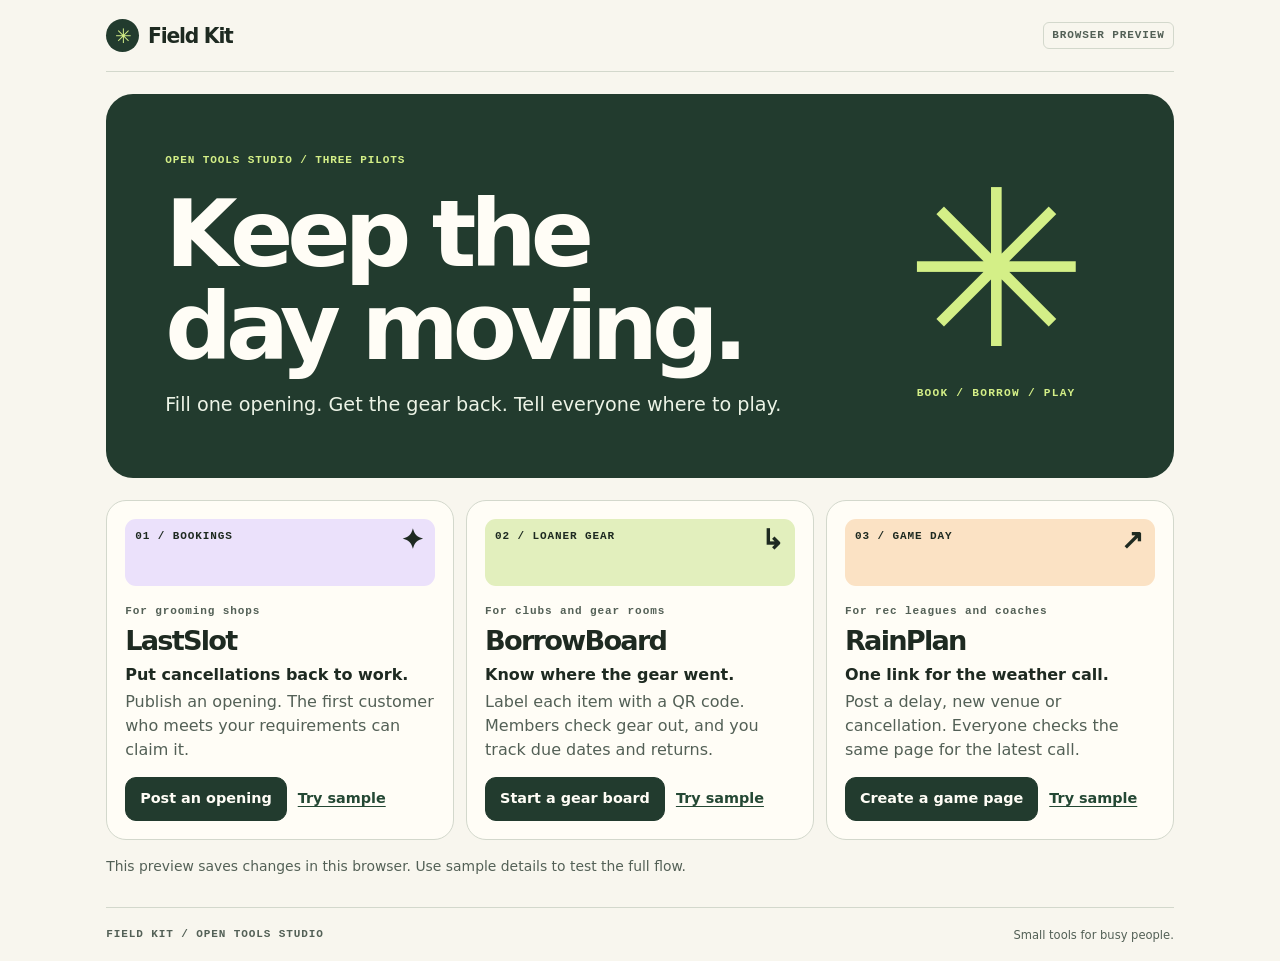
==== field-kit/index.html @ ec23666c "Publish Field Kit index.html" ====
<!doctype html>
<html lang="en"><head><meta charset="utf-8"><meta name="viewport" content="width=device-width,initial-scale=1"><meta name="theme-color" content="#f8f6ee"><meta name="referrer" content="no-referrer"><meta name="field-kit-mode" content="preview"><title>Field Kit | Open Tools Studio</title><link rel="stylesheet" href="studio.css"><script defer src="domain.js"></script><script defer src="qr.js"></script><script defer src="app.js"></script></head>
<body><div class="wrap"><header><a class="logo" href="./"><i aria-hidden="true">✳</i> Field Kit</a><span id="mode"></span></header><main id="app"><p>Loading Field Kit…</p></main><footer><span>FIELD KIT / OPEN TOOLS STUDIO</span><span>Small tools for busy people.</span></footer></div><noscript>Turn on JavaScript to use Field Kit.</noscript></body></html>
---- field-kit/studio.css ----
:root{color-scheme:light;--paper:#f8f6ee;--ink:#1e2a21;--muted:#536056;--line:#d3d8cc;--dark:#223b2e;--white:#fffdf6;--lime:#d4ef87;--soft:#e9ede0;font-family:system-ui,-apple-system,"Segoe UI",sans-serif;font-size:16px;color:var(--ink);background:var(--paper)}
*{box-sizing:border-box}
[hidden]{display:none!important}
body{margin:0}
.wrap{max-width:1170px;margin:auto;padding:0 clamp(15px,4vw,54px)}
header,footer{display:flex;justify-content:space-between;align-items:center;gap:12px;padding:19px 0;border-bottom:1px solid var(--line)}
footer{border:0;border-top:1px solid var(--line);font-size:.72rem;color:var(--muted);margin-top:30px}
footer span:first-child,#mode,.eyebrow,.product-top{font:700 .69rem/1.4 ui-monospace,"SFMono-Regular",Consolas,monospace;letter-spacing:.08em}
.logo{display:inline-flex;align-items:center;gap:.55rem;font-size:1.27rem;letter-spacing:-.06em;font-weight:850;text-decoration:none;color:var(--ink)}
.logo i{font-style:normal;background:var(--dark);color:var(--lime);display:grid;place-items:center;border-radius:50%;width:33px;height:33px;font-size:20px}
#mode{color:var(--muted);border:1px solid var(--line);padding:5px 8px;border-radius:6px;white-space:nowrap}
main{min-height:57vh}
h1,h2,h3,p{margin:0}
h1,h2,h3{overflow-wrap:anywhere}
h1,h2{letter-spacing:-.065em}
h1{font-size:clamp(2.45rem,7.3vw,6.6rem);line-height:.99;font-weight:850}
h2{font-size:1.7rem;line-height:1.12}
h3{font-size:1.05rem}
a{color:inherit}
:focus-visible{outline:3px solid #365ec0;outline-offset:3px}
.hero{margin:22px 0;min-height:340px;display:flex;justify-content:space-between;align-items:flex-end;gap:24px;padding:clamp(22px,5vw,59px);border-radius:27px;background:var(--dark);color:var(--white);overflow:hidden}
.hero h1{max-width:9ch;margin:20px 0 18px}
.hero .eyebrow{color:var(--lime);margin:0}
.intro{font-size:clamp(1rem,2vw,1.2rem);line-height:1.45;margin-top:10px}
.hero .intro{color:#ecf3e6}
.hero-mark{flex:0 0 auto;text-align:center;align-self:center;color:var(--lime);min-width:25%;padding:0 5px}
.hero-mark span{display:block;font-size:clamp(90px,17vw,227px);line-height:.91;font-family:Georgia,serif}
.hero-mark div{font:720 .7rem ui-monospace,monospace;letter-spacing:.11em;margin-top:15px}
.cards{display:grid;grid-template-columns:repeat(3,1fr);gap:12px}
.product{display:flex;flex-direction:column;padding:18px;border:1px solid var(--line);border-radius:20px;min-width:0;background:var(--white)}
.product-top{min-height:67px;display:flex;align-items:flex-start;justify-content:space-between;color:var(--ink);background:var(--accent);padding:10px;border-radius:11px;margin-bottom:18px}
.product-top i{font-size:27px;font-style:normal;line-height:1}
.slot{--accent:#ebe1fb}.borrow{--accent:#e2efbd}.rain{--accent:#fbe2c4}
.eyebrow{margin-bottom:6px;color:var(--muted)}
.card-head{font-weight:700;line-height:1.3;margin:9px 0 4px}
.muted,.demo-note{color:var(--muted);line-height:1.5}
.product .muted{margin:0 0 15px;flex:1}
.demo-note{margin:16px 0;font-size:.87rem}
.actions{display:flex;flex-wrap:wrap;gap:10px;align-items:center}
.button,.subtle,.back{display:inline-flex;align-items:center;justify-content:center;min-height:44px;text-decoration:none;font-weight:710;font-size:.9rem;line-height:1.22;text-align:center;max-width:100%}
.button{border:1px solid var(--dark);background:var(--dark);color:var(--white);border-radius:11px;padding:10px 14px;cursor:pointer;transition:background .16s,box-shadow .16s}
.button:hover{background:#355742;box-shadow:0 3px 8px #1e2a2124}
.button.quiet{background:var(--white);color:var(--ink);border-color:#b6c2b3}
.button.quiet:hover{background:var(--soft)}
.button:disabled{opacity:.58;cursor:wait}
.subtle,.back{color:#244834;text-decoration:underline;text-underline-offset:3px;padding:2px 1px;text-align:left}
.board-top{margin:23px 0 14px;border:1px solid var(--line);border-radius:24px;background:var(--accent);padding:13px clamp(16px,4vw,42px) 27px}
.board-top h1{font-size:clamp(2rem,5vw,4rem);max-width:24ch}
.board-top .back{margin-bottom:9px}
.board-top .intro{margin-top:9px}
.boards{display:grid;grid-template-columns:repeat(2,minmax(0,1fr));gap:14px;align-items:start}
.panel{min-width:0;background:var(--white);border:1px solid var(--line);border-radius:17px;padding:clamp(13px,3vw,24px);overflow-wrap:anywhere}
.panel h2{margin-bottom:12px}
.panel p:not(.notice){line-height:1.43;margin-bottom:10px}
.public-bar{display:flex;align-items:center;gap:12px;flex-wrap:wrap;grid-column:1/-1}
.public-bar .eyebrow{margin:0 auto 0 0}
.form{display:grid;gap:10px;justify-items:start;max-width:680px}
.form h2{margin:0 0 5px}
.input{display:grid;gap:5px;font-size:.9rem;font-weight:680;width:100%;min-width:0}
.input input,.input select,.copy-fallback{min-height:45px;max-width:100%;min-width:0;width:100%;padding:9px;border:1px solid #aab7a5;border-radius:9px;background:#fff;color:var(--ink);font:400 1rem/1.2 system-ui,sans-serif}
.check{display:flex;align-items:center;gap:9px;padding:4px 0;font-size:.9rem}
.check input{flex-shrink:0;width:21px;height:21px;accent-color:var(--dark)}
.notice{font-size:.86rem;font-weight:620;color:#8b291e}
.notice:empty,.small:empty{display:none}
dl{margin:8px 0 0}
.fact{display:grid;grid-template-columns:minmax(90px,31%) 1fr;gap:7px;border-top:1px solid var(--line);padding:8px 0}
.fact dt{color:var(--muted);font-size:.85rem}
.fact dd{margin:0}
.badge{display:inline-flex;align-items:center;min-height:25px;border-radius:100px;padding:3px 9px;background:#eee9de;color:#443827;font-size:.77rem;font-weight:730}
.badge.available,.badge.on{background:#e2efbd;color:#294b28}
.badge.moved,.badge.delayed{background:#ffe1a4;color:#614000}
.badge.cancelled,.badge.expired{background:#f9dbd4;color:#772924}
.item{border-top:1px solid var(--line);padding:13px 0}
.item:last-child{padding-bottom:0}
.item-title{display:flex;justify-content:space-between;align-items:center;gap:9px;margin-bottom:6px}
.inline-control{display:inline-flex;gap:5px;flex-wrap:wrap;align-items:center;min-width:0}
.small{font-size:.82rem;color:var(--muted)}
.qr{margin-top:10px}
.qr summary{padding:6px 0;font-size:.9rem;font-weight:700;cursor:pointer}
.qr img{display:block;width:min(100%,165px);height:auto;image-rendering:pixelated}
.history{margin:4px 0;padding-left:22px}
.history li{padding:7px 0;border-bottom:1px solid var(--line)}
.history span{color:var(--muted);margin-left:8px;font-size:.85rem}
@media(max-width:780px){.cards{grid-template-columns:1fr}.product-top{min-height:50px}.hero{min-height:260px}.hero h1{margin:11px 0}.hero-mark{min-width:16%}.hero-mark div{display:none}}
@media(max-width:580px){.boards{grid-template-columns:1fr}.hero{gap:10px}.hero-mark span{font-size:clamp(41px,13vw,85px)}}
@media(prefers-reduced-motion:reduce){*,*::before,*::after{transition:none!important}}
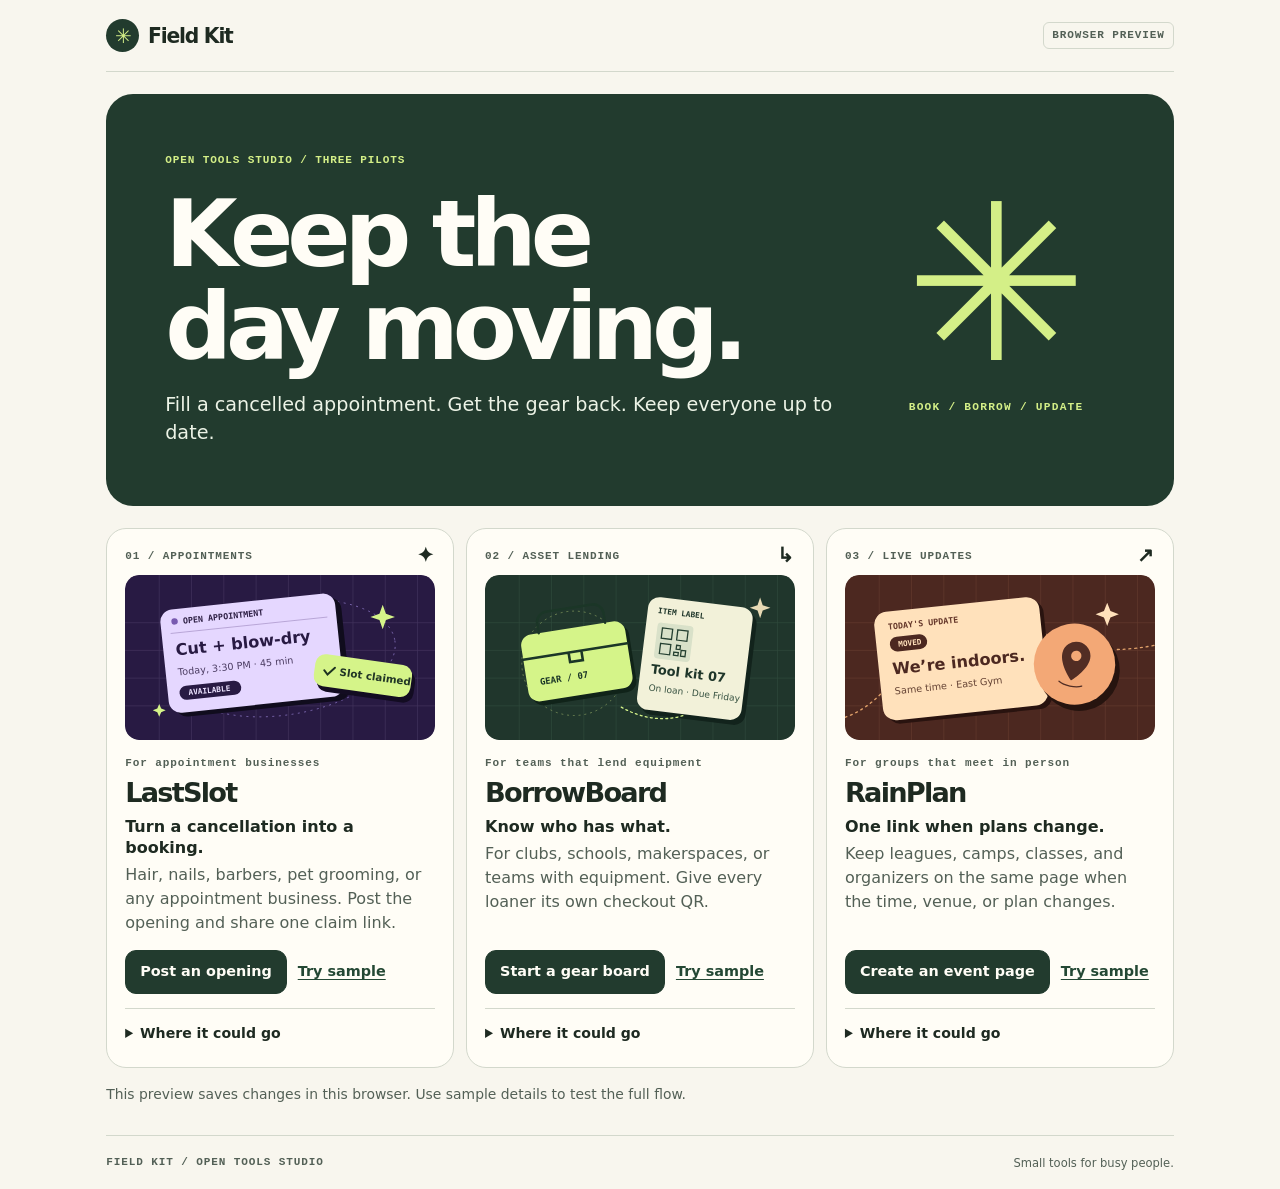
==== commit 14792ca7: "Expand Field Kit index.html" ====
--- a/field-kit/index.html
+++ b/field-kit/index.html
@@ -1,3 +1,3 @@
 <!doctype html>
-<html lang="en"><head><meta charset="utf-8"><meta name="viewport" content="width=device-width,initial-scale=1"><meta name="theme-color" content="#f8f6ee"><meta name="referrer" content="no-referrer"><meta name="field-kit-mode" content="preview"><title>Field Kit | Open Tools Studio</title><link rel="stylesheet" href="studio.css"><script defer src="domain.js"></script><script defer src="qr.js"></script><script defer src="app.js"></script></head>
+<html lang="en"><head><meta charset="utf-8"><meta name="viewport" content="width=device-width,initial-scale=1"><meta name="theme-color" content="#f8f6ee"><meta name="referrer" content="no-referrer"><meta name="field-kit-mode" content="preview"><title>Field Kit | Open Tools Studio</title><link rel="stylesheet" href="studio.css?v=2"><script defer src="domain.js?v=2"></script><script defer src="qr.js"></script><script defer src="app.js?v=2"></script></head>
 <body><div class="wrap"><header><a class="logo" href="./"><i aria-hidden="true">✳</i> Field Kit</a><span id="mode"></span></header><main id="app"><p>Loading Field Kit…</p></main><footer><span>FIELD KIT / OPEN TOOLS STUDIO</span><span>Small tools for busy people.</span></footer></div><noscript>Turn on JavaScript to use Field Kit.</noscript></body></html>
--- a/field-kit/studio.css
+++ b/field-kit/studio.css
@@ -84,3 +84,15 @@
 @media(max-width:780px){.cards{grid-template-columns:1fr}.product-top{min-height:50px}.hero{min-height:260px}.hero h1{margin:11px 0}.hero-mark{min-width:16%}.hero-mark div{display:none}}
 @media(max-width:580px){.boards{grid-template-columns:1fr}.hero{gap:10px}.hero-mark span{font-size:clamp(41px,13vw,85px)}}
 @media(prefers-reduced-motion:reduce){*,*::before,*::after{transition:none!important}}
+.product .product-top{min-height:0;background:none;margin-bottom:8px;padding:0;align-items:center;color:var(--muted)}
+.product .product-top i{font-size:20px;color:var(--ink)}
+.product-art{display:block;width:100%;height:auto;aspect-ratio:480/256;border-radius:13px;margin:0 0 16px}
+.vision{margin-top:14px;border-top:1px solid var(--line);padding-top:8px;color:var(--muted);font-size:.88rem}
+.vision summary{cursor:pointer;font-weight:720;padding:8px 0;color:var(--ink)}
+.vision p{line-height:1.45;margin:0 0 6px}
+.sample-grid{display:grid;grid-template-columns:repeat(2,minmax(0,1fr));gap:14px}
+.inventory-control{margin:12px 0 8px}
+.inventory-control .input{max-width:18rem}
+@media(max-width:580px){.sample-grid{grid-template-columns:1fr}}
+.inventory-control{display:flex;flex-wrap:wrap;gap:8px}
+.inventory-control .input{flex:1 1 140px}
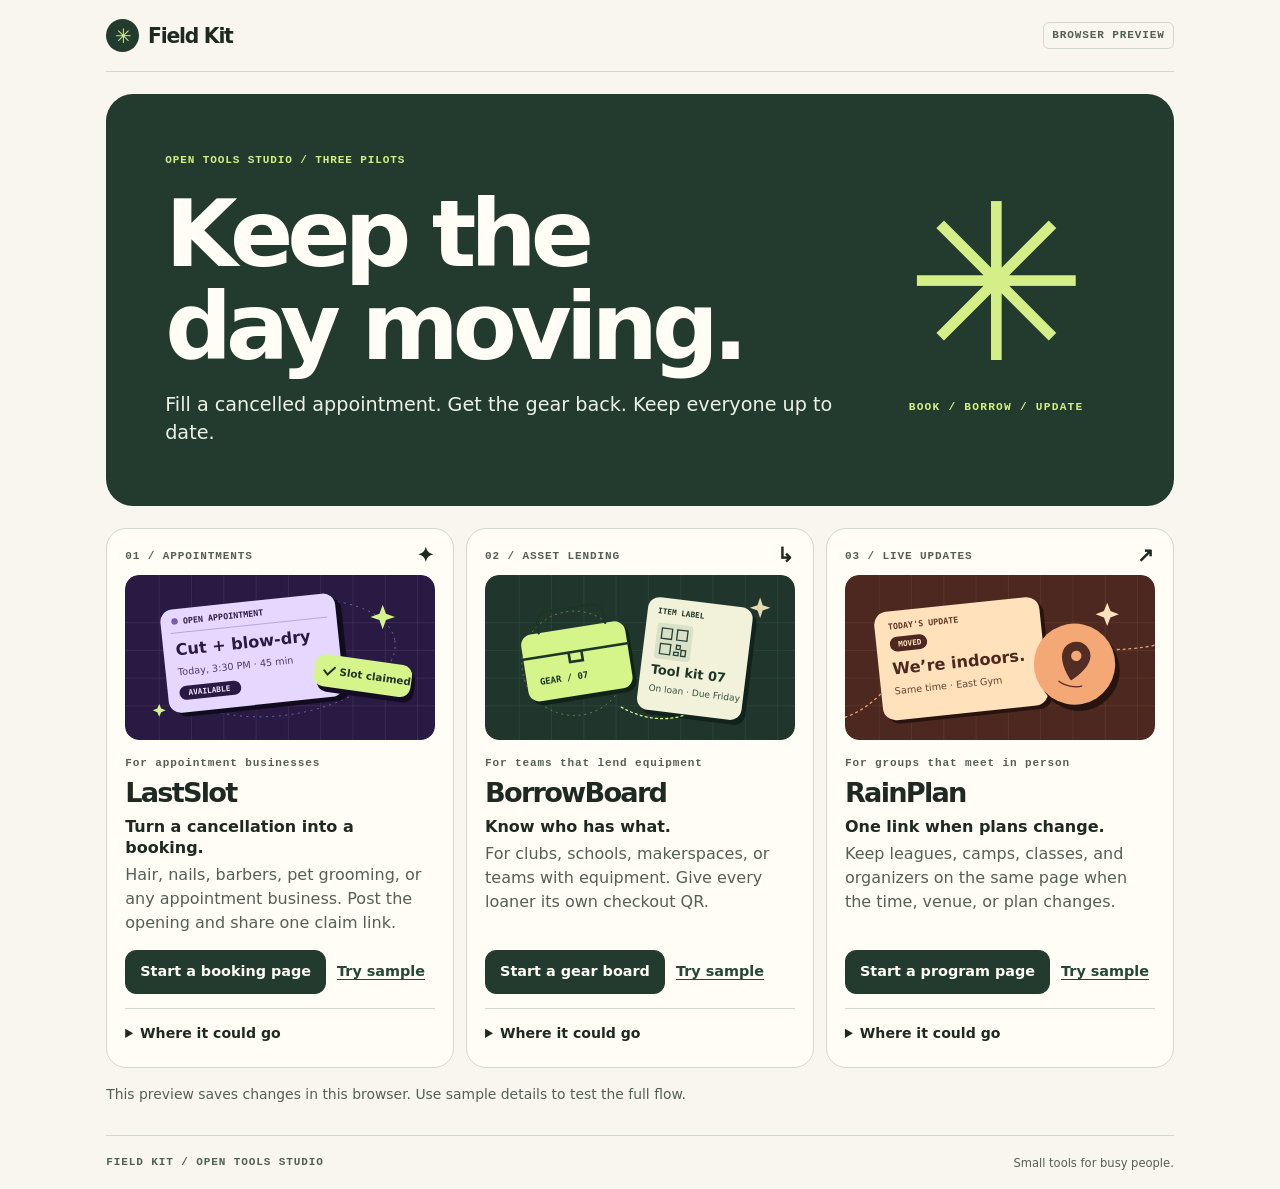
==== commit d57d62f1: "Publish Field Kit workspace previews" ====
--- a/field-kit/index.html
+++ b/field-kit/index.html
@@ -1,3 +1,3 @@
 <!doctype html>
-<html lang="en"><head><meta charset="utf-8"><meta name="viewport" content="width=device-width,initial-scale=1"><meta name="theme-color" content="#f8f6ee"><meta name="referrer" content="no-referrer"><meta name="field-kit-mode" content="preview"><title>Field Kit | Open Tools Studio</title><link rel="stylesheet" href="studio.css?v=2"><script defer src="domain.js?v=2"></script><script defer src="qr.js"></script><script defer src="app.js?v=2"></script></head>
+<html lang="en"><head><meta charset="utf-8"><meta name="viewport" content="width=device-width,initial-scale=1"><meta name="theme-color" content="#f8f6ee"><meta name="referrer" content="no-referrer"><meta name="field-kit-mode" content="preview"><meta name="field-kit-access" content="open"><title>Field Kit | Open Tools Studio</title><link rel="stylesheet" href="studio.css?v=3"><script defer src="domain.js?v=3"></script><script defer src="qr.js"></script><script defer src="app.js?v=3"></script></head>
 <body><div class="wrap"><header><a class="logo" href="./"><i aria-hidden="true">✳</i> Field Kit</a><span id="mode"></span></header><main id="app"><p>Loading Field Kit…</p></main><footer><span>FIELD KIT / OPEN TOOLS STUDIO</span><span>Small tools for busy people.</span></footer></div><noscript>Turn on JavaScript to use Field Kit.</noscript></body></html>
--- a/field-kit/studio.css
+++ b/field-kit/studio.css
@@ -96,3 +96,10 @@
 @media(max-width:580px){.sample-grid{grid-template-columns:1fr}}
 .inventory-control{display:flex;flex-wrap:wrap;gap:8px}
 .inventory-control .input{flex:1 1 140px}
+.compose>summary{cursor:pointer;font-size:1.16rem;font-weight:800;padding:4px 0;letter-spacing:-.025em}
+.compose[open]>summary{margin-bottom:10px}
+.compose .form{padding:0;border:0}
+.compose .item{margin-top:9px}
+.item-link{font-size:1.04rem;font-weight:745;text-underline-offset:3px;color:#244834}
+.item .inline-control{display:flex;margin-top:6px}
+.input textarea{min-height:82px;max-width:100%;min-width:0;width:100%;resize:vertical;padding:9px;border:1px solid #aab7a5;border-radius:9px;background:#fff;color:var(--ink);font:400 1rem/1.3 system-ui,sans-serif}
